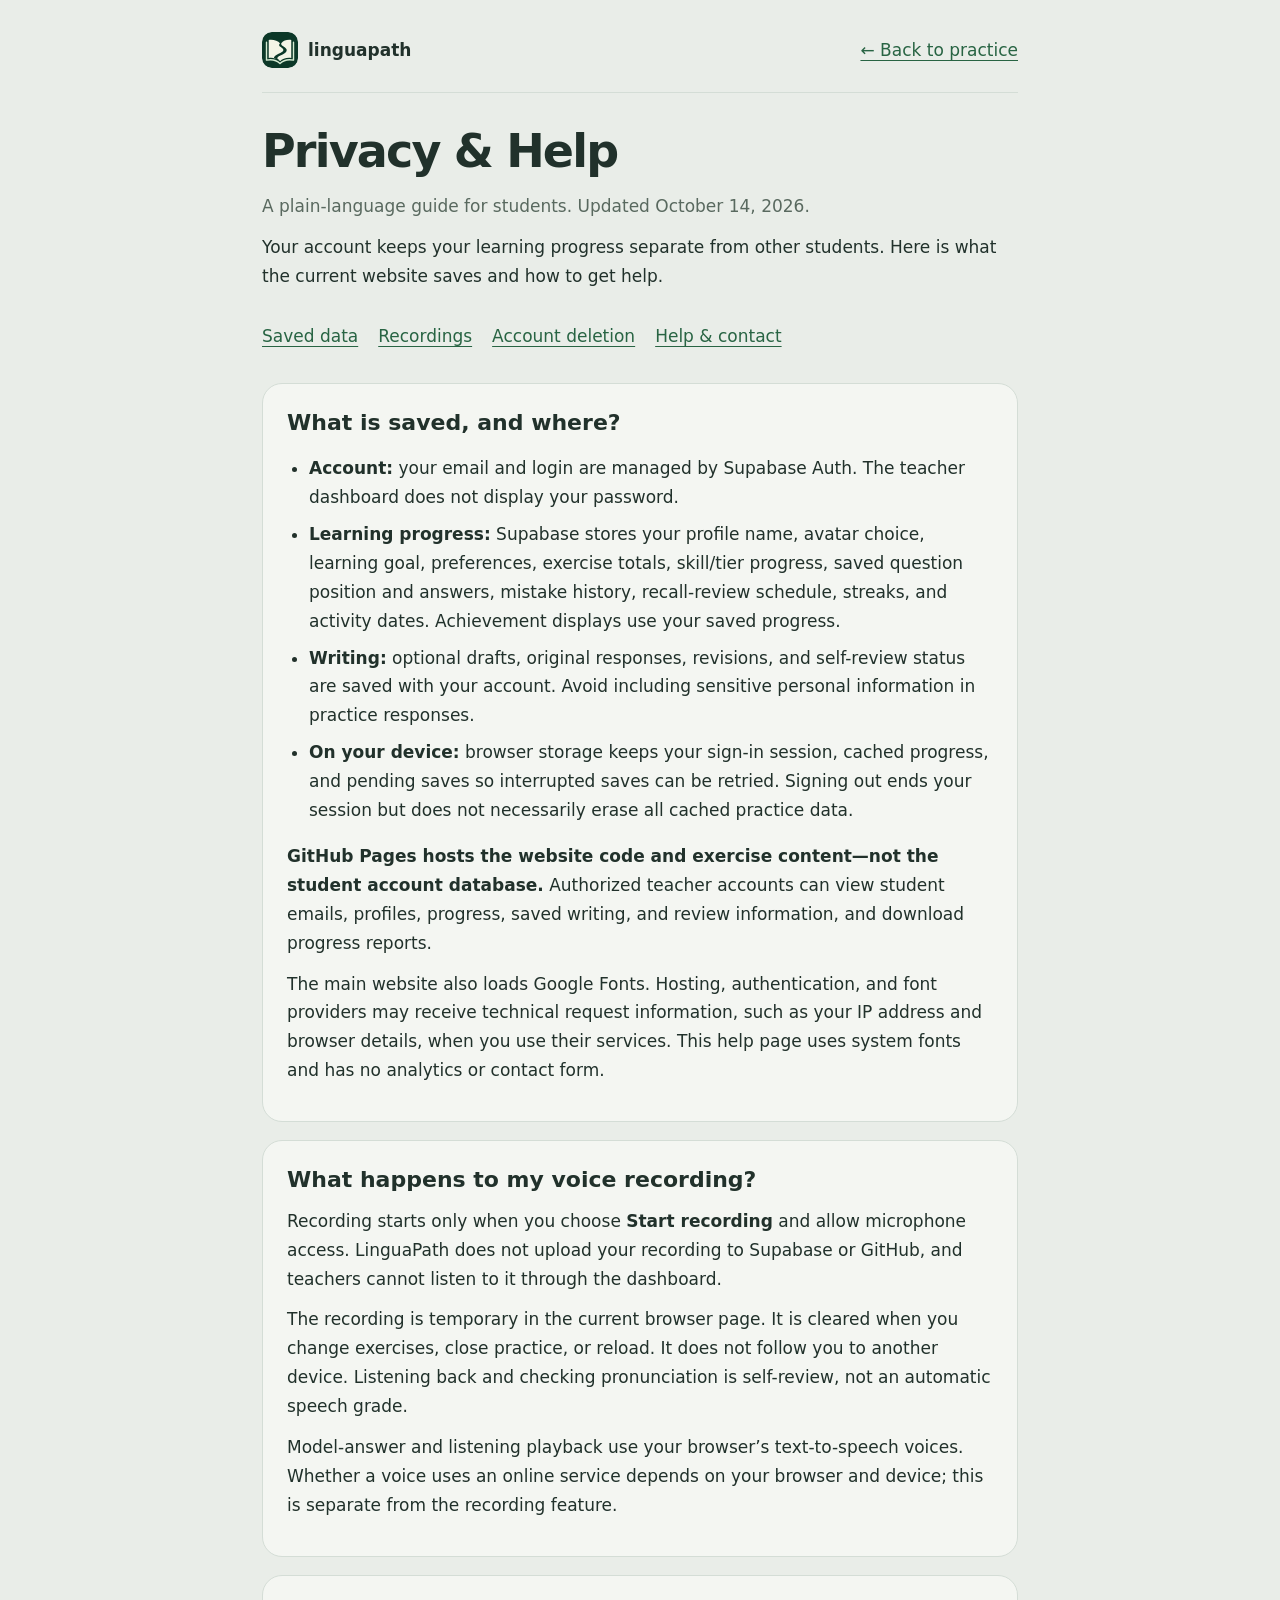
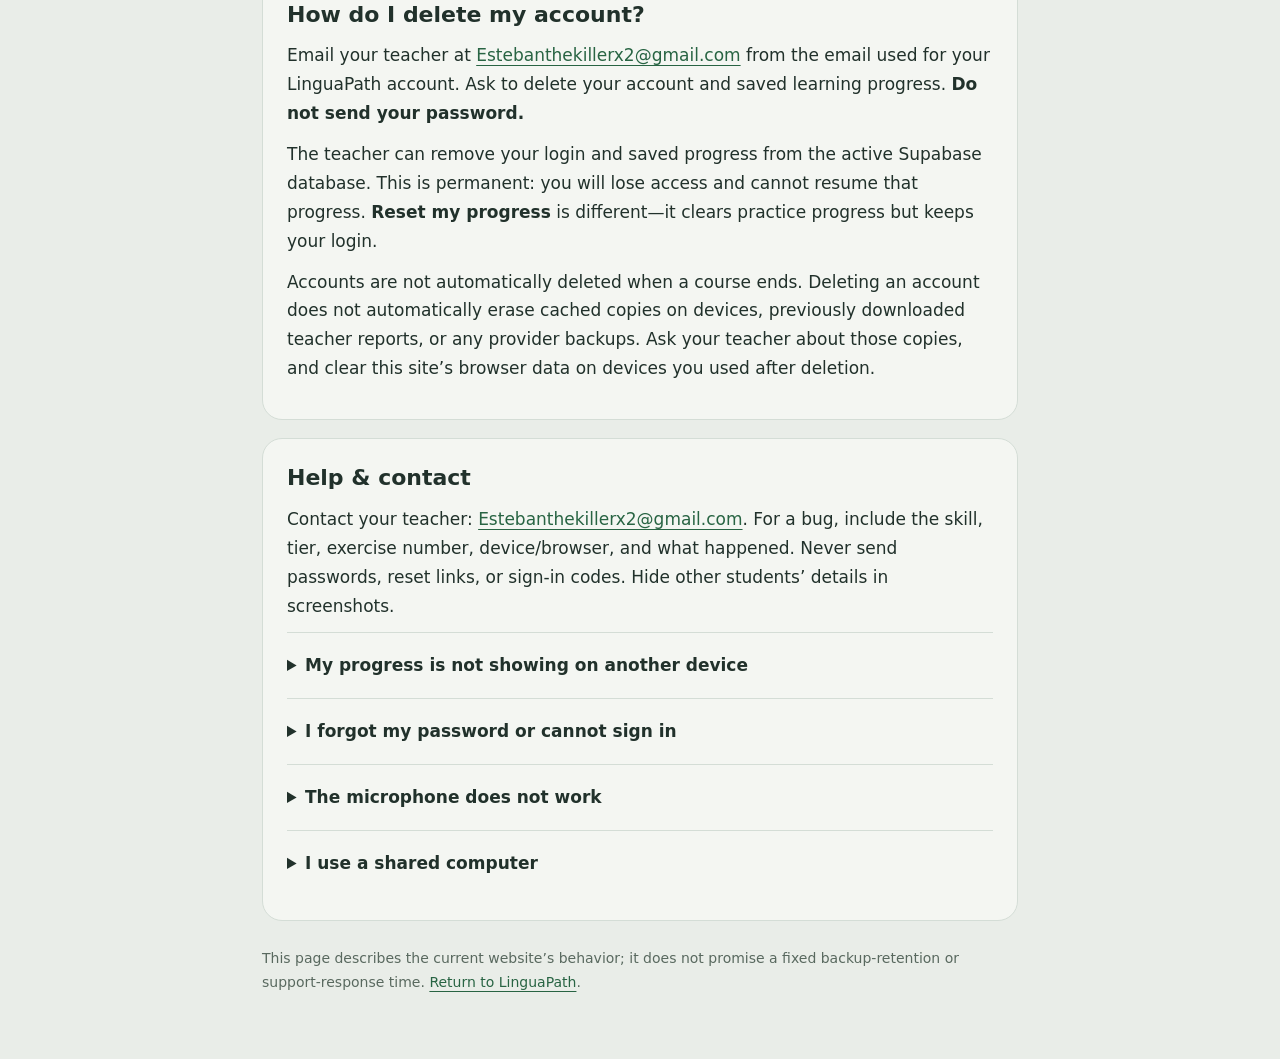
==== privacy.html @ ac2a7618 "Add public Privacy and Help page for students" ====
<!doctype html>
<html lang="en">
<head>
  <meta charset="UTF-8" />
  <meta name="viewport" content="width=device-width, initial-scale=1" />
  <meta name="description" content="How LinguaPath saves your learning progress, handles recordings, and helps you manage your account." />
  <title>Privacy & Help · LinguaPath</title>
  <link rel="icon" type="image/svg+xml" href="linguapath-icon.svg?v=20261006-1" />
  <style>
    :root{color-scheme:light dark;--paper:#e9ede8;--surface:#f4f6f2;--ink:#21312b;--muted:#59695f;--line:#d4ddd6;--accent:#286443}
    *{box-sizing:border-box}html{scroll-padding-top:20px}body{margin:0;background:var(--paper);color:var(--ink);font:17px/1.7 system-ui,sans-serif}main{max-width:800px;margin:auto;padding:28px 22px 64px}header{display:flex;justify-content:space-between;align-items:center;gap:18px;border-bottom:1px solid var(--line);padding-bottom:20px}.brand{display:flex;align-items:center;gap:10px;font-weight:750;text-decoration:none;color:var(--ink)}.brand img{border-radius:10px}a{color:var(--accent);text-underline-offset:4px;overflow-wrap:anywhere}a:focus-visible,summary:focus-visible{outline:3px solid var(--accent);outline-offset:4px}h1{font-size:clamp(32px,6vw,46px);letter-spacing:-.04em;line-height:1.15;margin:32px 0 14px}h2{font-size:22px;line-height:1.35;margin:0 0 12px}p{margin:12px 0}.muted,footer{color:var(--muted)}section{background:var(--surface);border:1px solid var(--line);border-radius:20px;padding:24px;margin:18px 0}ul{padding-left:22px}li{margin:8px 0}nav{display:flex;flex-wrap:wrap;gap:8px 20px;margin:24px 0}nav a,header>a,summary{min-height:44px;display:inline-flex;align-items:center}details{border-top:1px solid var(--line);padding:8px 0}summary{display:list-item;cursor:pointer;font-weight:650;padding:10px 0}footer{font-size:14px;margin-top:26px}.skip{position:absolute;left:16px;top:-100px;background:var(--surface);padding:12px}.skip:focus{top:12px}
    @media(prefers-color-scheme:dark){:root{--paper:#111816;--surface:#1d2b28;--ink:#f0f7f3;--muted:#b9d4c9;--line:#3a6256;--accent:#a0e1bc}}
    @media(max-width:420px){main{padding:20px 16px 44px}header{align-items:flex-start;flex-direction:column;gap:4px}section{padding:20px}}
  </style>
</head>
<body>
  <a class="skip" href="#content">Skip to content</a>
  <main id="content">
    <header><a class="brand" href="./"><img src="linguapath-icon.svg?v=20261006-1" width="36" height="36" alt="" />linguapath</a><a href="./">← Back to practice</a></header>
    <h1>Privacy & Help</h1>
    <p class="muted">A plain-language guide for students. Updated October 14, 2026.</p>
    <p>Your account keeps your learning progress separate from other students. Here is what the current website saves and how to get help.</p>
    <nav aria-label="On this page"><a href="#data">Saved data</a><a href="#recordings">Recordings</a><a href="#deletion">Account deletion</a><a href="#help">Help & contact</a></nav>

    <section id="data" aria-labelledby="data-title">
      <h2 id="data-title">What is saved, and where?</h2>
      <ul>
        <li><strong>Account:</strong> your email and login are managed by Supabase Auth. The teacher dashboard does not display your password.</li>
        <li><strong>Learning progress:</strong> Supabase stores your profile name, avatar choice, learning goal, preferences, exercise totals, skill/tier progress, saved question position and answers, mistake history, recall-review schedule, streaks, and activity dates. Achievement displays use your saved progress.</li>
        <li><strong>Writing:</strong> optional drafts, original responses, revisions, and self-review status are saved with your account. Avoid including sensitive personal information in practice responses.</li>
        <li><strong>On your device:</strong> browser storage keeps your sign-in session, cached progress, and pending saves so interrupted saves can be retried. Signing out ends your session but does not necessarily erase all cached practice data.</li>
      </ul>
      <p><strong>GitHub Pages hosts the website code and exercise content—not the student account database.</strong> Authorized teacher accounts can view student emails, profiles, progress, saved writing, and review information, and download progress reports.</p>
      <p>The main website also loads Google Fonts. Hosting, authentication, and font providers may receive technical request information, such as your IP address and browser details, when you use their services. This help page uses system fonts and has no analytics or contact form.</p>
    </section>

    <section id="recordings" aria-labelledby="recordings-title">
      <h2 id="recordings-title">What happens to my voice recording?</h2>
      <p>Recording starts only when you choose <strong>Start recording</strong> and allow microphone access. LinguaPath does not upload your recording to Supabase or GitHub, and teachers cannot listen to it through the dashboard.</p>
      <p>The recording is temporary in the current browser page. It is cleared when you change exercises, close practice, or reload. It does not follow you to another device. Listening back and checking pronunciation is self-review, not an automatic speech grade.</p>
      <p>Model-answer and listening playback use your browser’s text-to-speech voices. Whether a voice uses an online service depends on your browser and device; this is separate from the recording feature.</p>
    </section>

    <section id="deletion" aria-labelledby="deletion-title">
      <h2 id="deletion-title">How do I delete my account?</h2>
      <p>Email your teacher at <a href="mailto:Estebanthekillerx2@gmail.com?subject=LinguaPath%20account%20deletion">Estebanthekillerx2@gmail.com</a> from the email used for your LinguaPath account. Ask to delete your account and saved learning progress. <strong>Do not send your password.</strong></p>
      <p>The teacher can remove your login and saved progress from the active Supabase database. This is permanent: you will lose access and cannot resume that progress. <strong>Reset my progress</strong> is different—it clears practice progress but keeps your login.</p>
      <p>Accounts are not automatically deleted when a course ends. Deleting an account does not automatically erase cached copies on devices, previously downloaded teacher reports, or any provider backups. Ask your teacher about those copies, and clear this site’s browser data on devices you used after deletion.</p>
    </section>

    <section id="help" aria-labelledby="help-title">
      <h2 id="help-title">Help & contact</h2>
      <p>Contact your teacher: <a href="mailto:Estebanthekillerx2@gmail.com?subject=LinguaPath%20help">Estebanthekillerx2@gmail.com</a>. For a bug, include the skill, tier, exercise number, device/browser, and what happened. Never send passwords, reset links, or sign-in codes. Hide other students’ details in screenshots.</p>
      <details><summary>My progress is not showing on another device</summary><p>Check that both devices use the same account email. On the device where you practised, wait for <strong>Saved to your account</strong>. If you see <strong>Not synced · Retry</strong>, stay on that device, reconnect, and choose Retry before switching. Avoid clearing browser data while saves are pending.</p></details>
      <details><summary>I forgot my password or cannot sign in</summary><p>On the login page, enter your account email and select <strong>Forgot your password?</strong> Check your inbox and spam folder. If registration asks for email confirmation, finish that step before signing in. Contact your teacher if you remain stuck.</p></details>
      <details><summary>The microphone does not work</summary><p>Check the microphone permission for this website in your browser settings. You can still say the answer aloud and self-check without recording. Recording is optional.</p></details>
      <details><summary>I use a shared computer</summary><p>Wait for your progress to sync, then log out when finished. Do not save your password in a shared browser. If you need to remove local copies, clear this website’s stored browser data only after your progress has synced.</p></details>
    </section>
    <footer>This page describes the current website’s behavior; it does not promise a fixed backup-retention or support-response time. <a href="./">Return to LinguaPath</a>.</footer>
  </main>
</body>
</html>
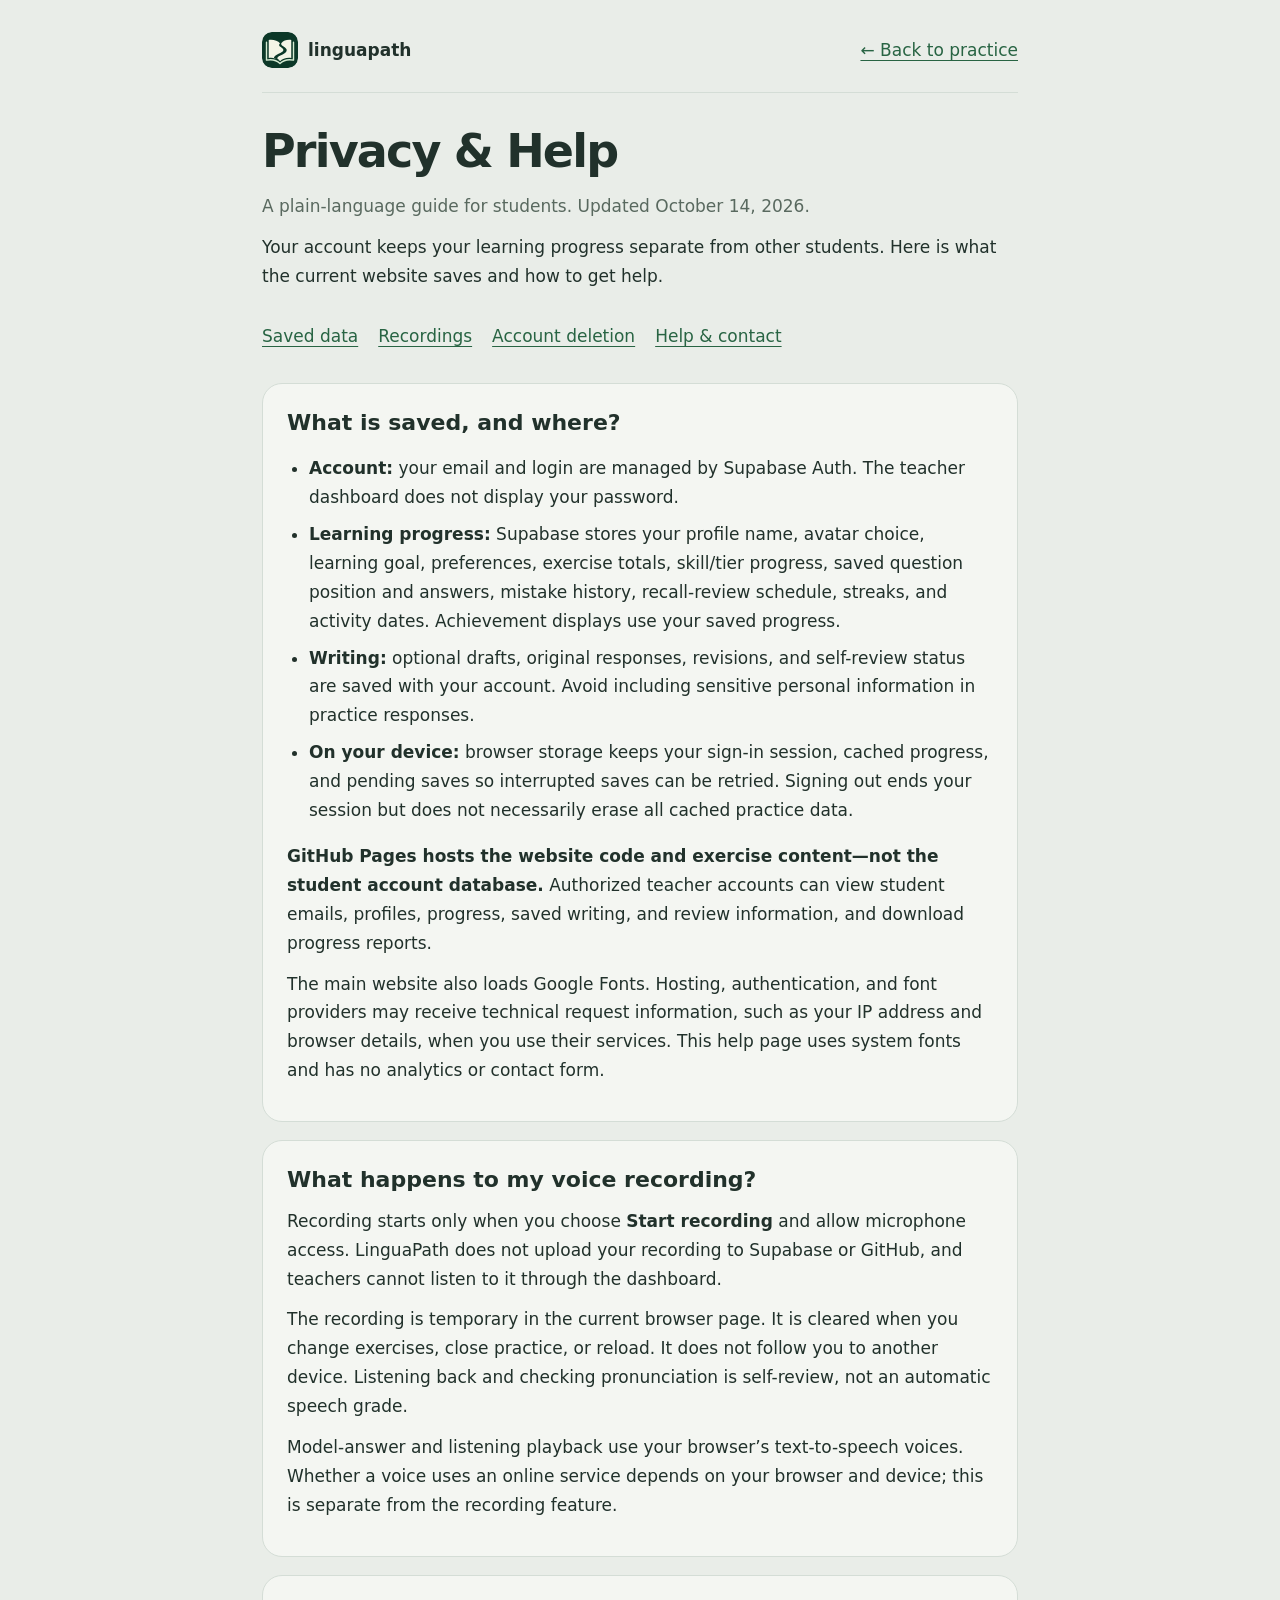
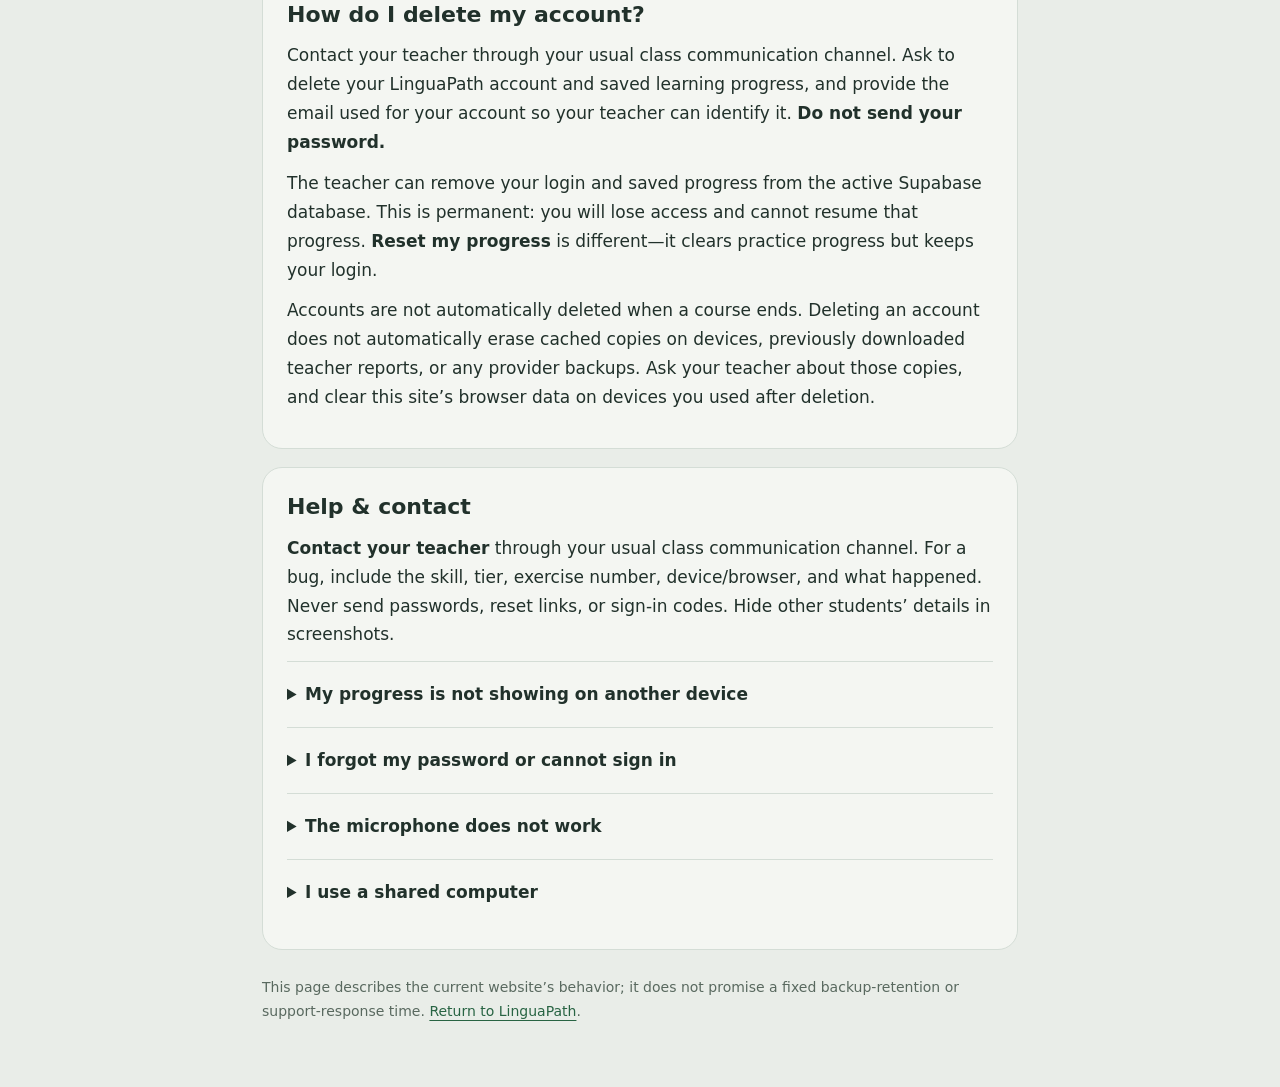
==== commit 34d728e7: "Replace personal email with contact your teacher on help page" ====
--- a/privacy.html
+++ b/privacy.html
@@ -43,14 +43,14 @@
 
     <section id="deletion" aria-labelledby="deletion-title">
       <h2 id="deletion-title">How do I delete my account?</h2>
-      <p>Email your teacher at <a href="mailto:Estebanthekillerx2@gmail.com?subject=LinguaPath%20account%20deletion">Estebanthekillerx2@gmail.com</a> from the email used for your LinguaPath account. Ask to delete your account and saved learning progress. <strong>Do not send your password.</strong></p>
+      <p>Contact your teacher through your usual class communication channel. Ask to delete your LinguaPath account and saved learning progress, and provide the email used for your account so your teacher can identify it. <strong>Do not send your password.</strong></p>
       <p>The teacher can remove your login and saved progress from the active Supabase database. This is permanent: you will lose access and cannot resume that progress. <strong>Reset my progress</strong> is different—it clears practice progress but keeps your login.</p>
       <p>Accounts are not automatically deleted when a course ends. Deleting an account does not automatically erase cached copies on devices, previously downloaded teacher reports, or any provider backups. Ask your teacher about those copies, and clear this site’s browser data on devices you used after deletion.</p>
     </section>
 
     <section id="help" aria-labelledby="help-title">
       <h2 id="help-title">Help & contact</h2>
-      <p>Contact your teacher: <a href="mailto:Estebanthekillerx2@gmail.com?subject=LinguaPath%20help">Estebanthekillerx2@gmail.com</a>. For a bug, include the skill, tier, exercise number, device/browser, and what happened. Never send passwords, reset links, or sign-in codes. Hide other students’ details in screenshots.</p>
+      <p><strong>Contact your teacher</strong> through your usual class communication channel. For a bug, include the skill, tier, exercise number, device/browser, and what happened. Never send passwords, reset links, or sign-in codes. Hide other students’ details in screenshots.</p>
       <details><summary>My progress is not showing on another device</summary><p>Check that both devices use the same account email. On the device where you practised, wait for <strong>Saved to your account</strong>. If you see <strong>Not synced · Retry</strong>, stay on that device, reconnect, and choose Retry before switching. Avoid clearing browser data while saves are pending.</p></details>
       <details><summary>I forgot my password or cannot sign in</summary><p>On the login page, enter your account email and select <strong>Forgot your password?</strong> Check your inbox and spam folder. If registration asks for email confirmation, finish that step before signing in. Contact your teacher if you remain stuck.</p></details>
       <details><summary>The microphone does not work</summary><p>Check the microphone permission for this website in your browser settings. You can still say the answer aloud and self-check without recording. Recording is optional.</p></details>
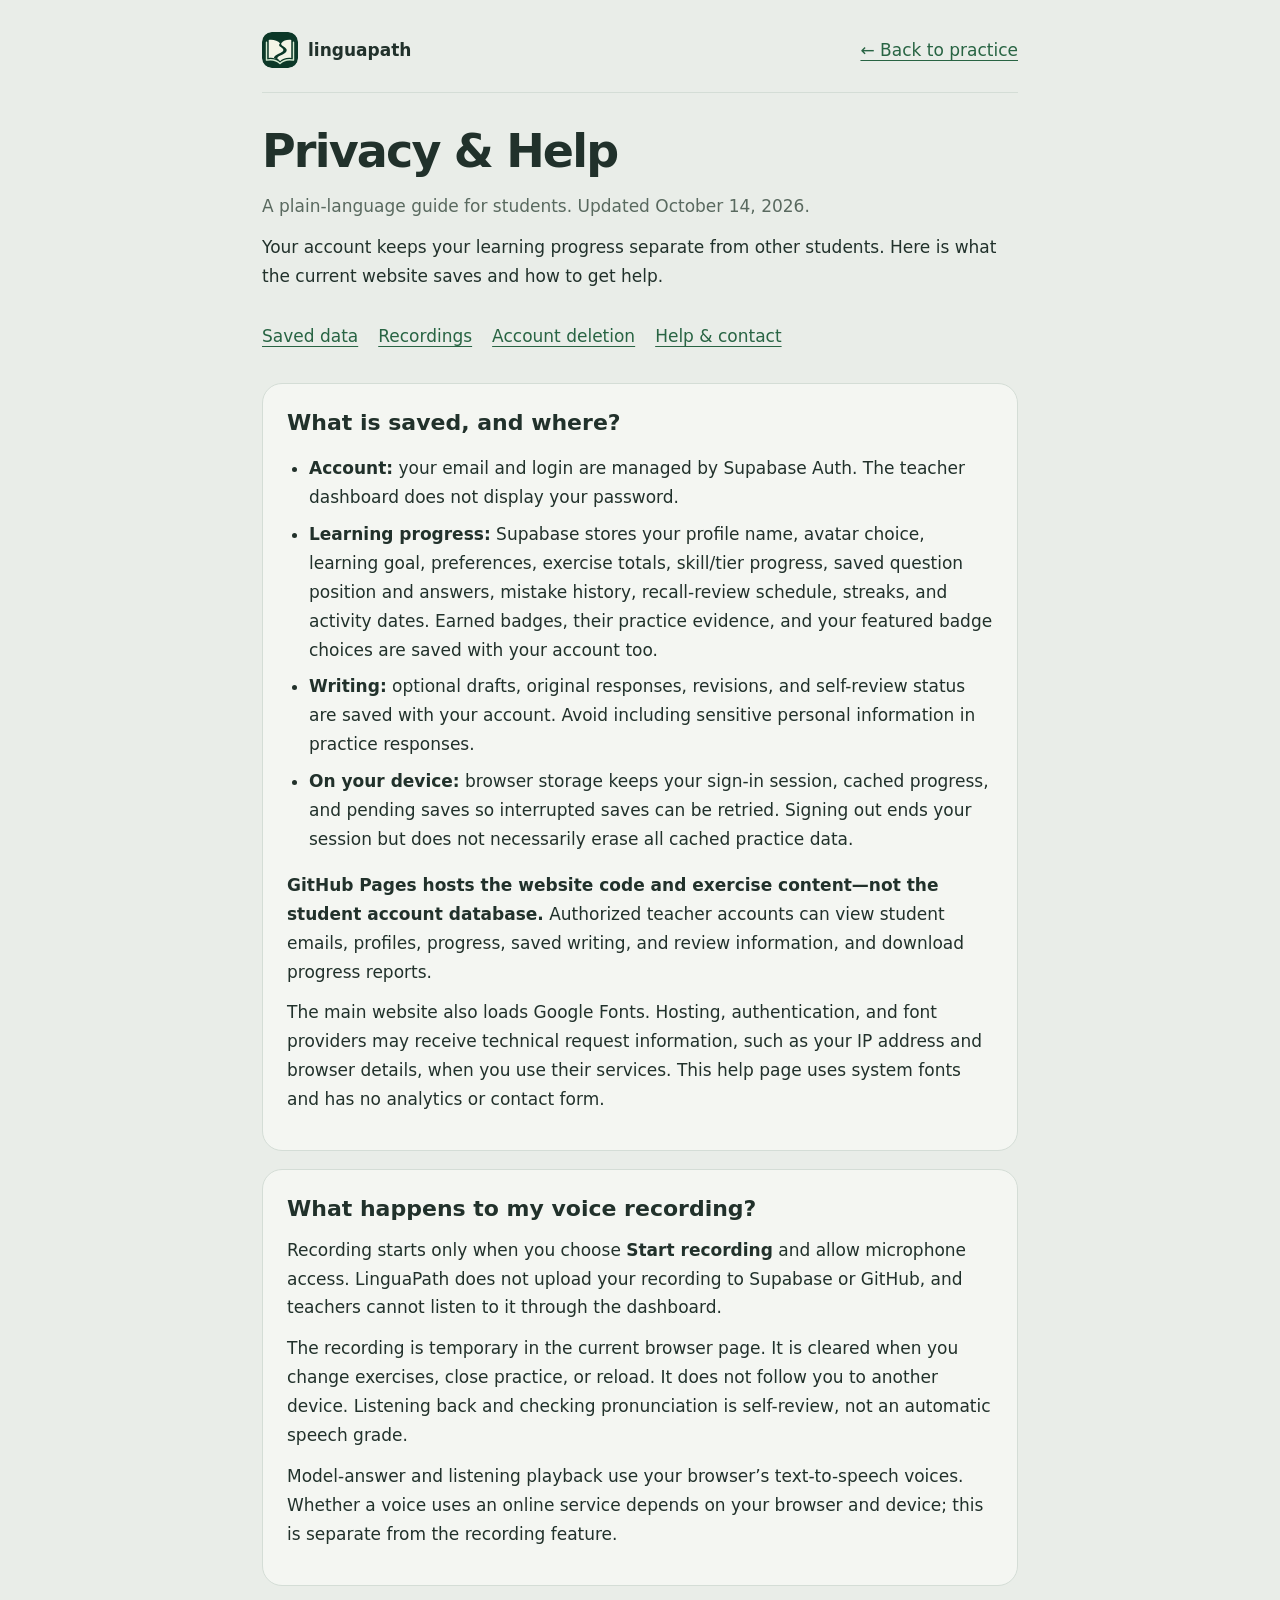
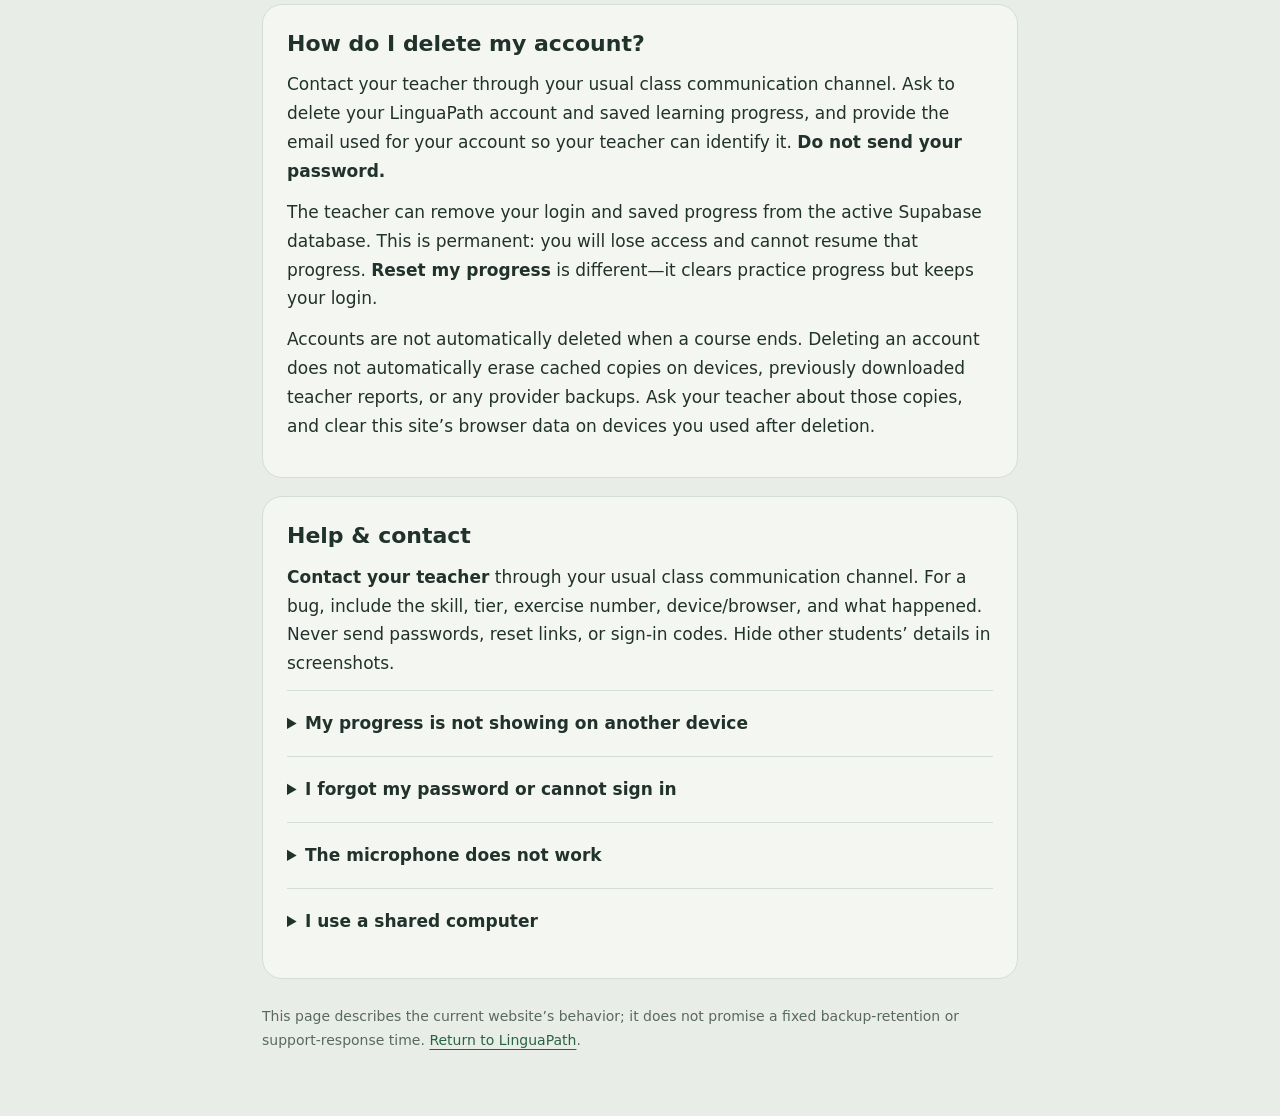
==== commit 6ed9e68b: "Add meaningful learning badges, permanent earned evidence, and profile favorites" ====
--- a/privacy.html
+++ b/privacy.html
@@ -26,7 +26,7 @@
       <h2 id="data-title">What is saved, and where?</h2>
       <ul>
         <li><strong>Account:</strong> your email and login are managed by Supabase Auth. The teacher dashboard does not display your password.</li>
-        <li><strong>Learning progress:</strong> Supabase stores your profile name, avatar choice, learning goal, preferences, exercise totals, skill/tier progress, saved question position and answers, mistake history, recall-review schedule, streaks, and activity dates. Achievement displays use your saved progress.</li>
+        <li><strong>Learning progress:</strong> Supabase stores your profile name, avatar choice, learning goal, preferences, exercise totals, skill/tier progress, saved question position and answers, mistake history, recall-review schedule, streaks, and activity dates. Earned badges, their practice evidence, and your featured badge choices are saved with your account too.</li>
         <li><strong>Writing:</strong> optional drafts, original responses, revisions, and self-review status are saved with your account. Avoid including sensitive personal information in practice responses.</li>
         <li><strong>On your device:</strong> browser storage keeps your sign-in session, cached progress, and pending saves so interrupted saves can be retried. Signing out ends your session but does not necessarily erase all cached practice data.</li>
       </ul>
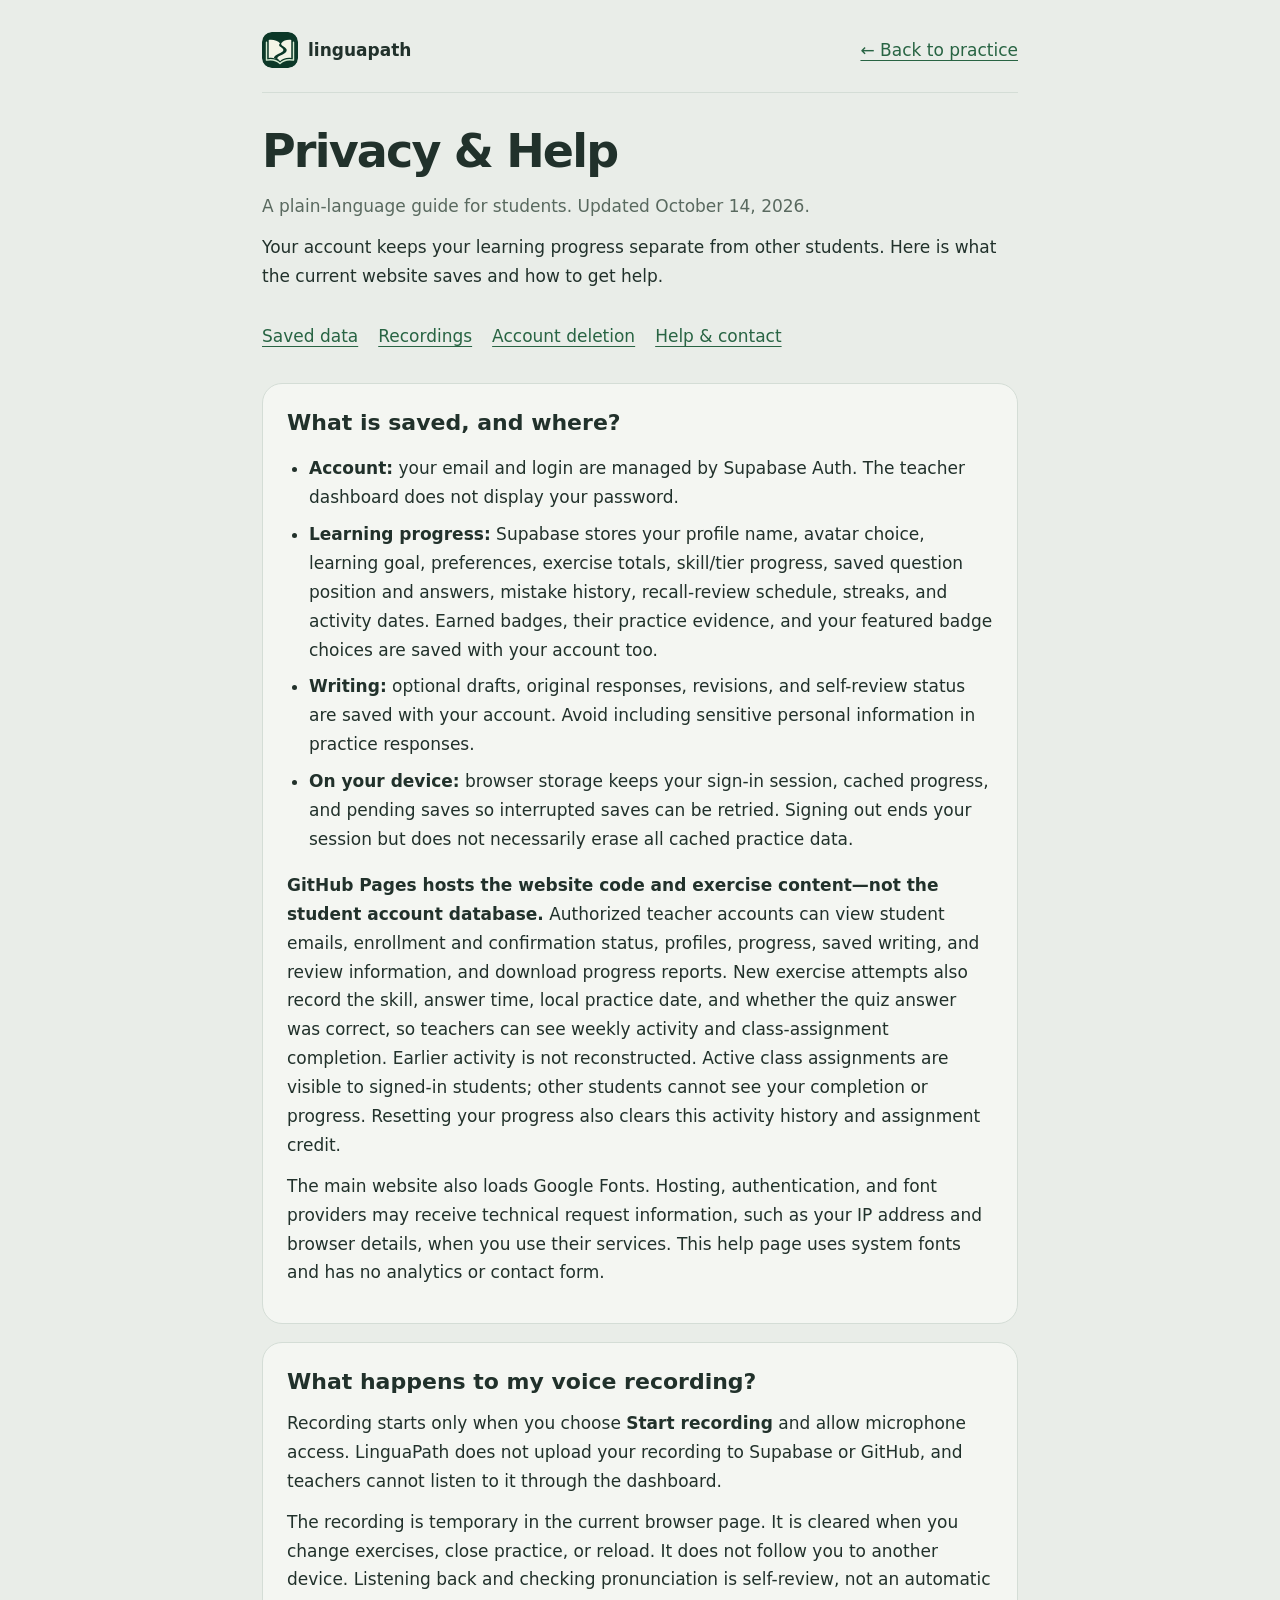
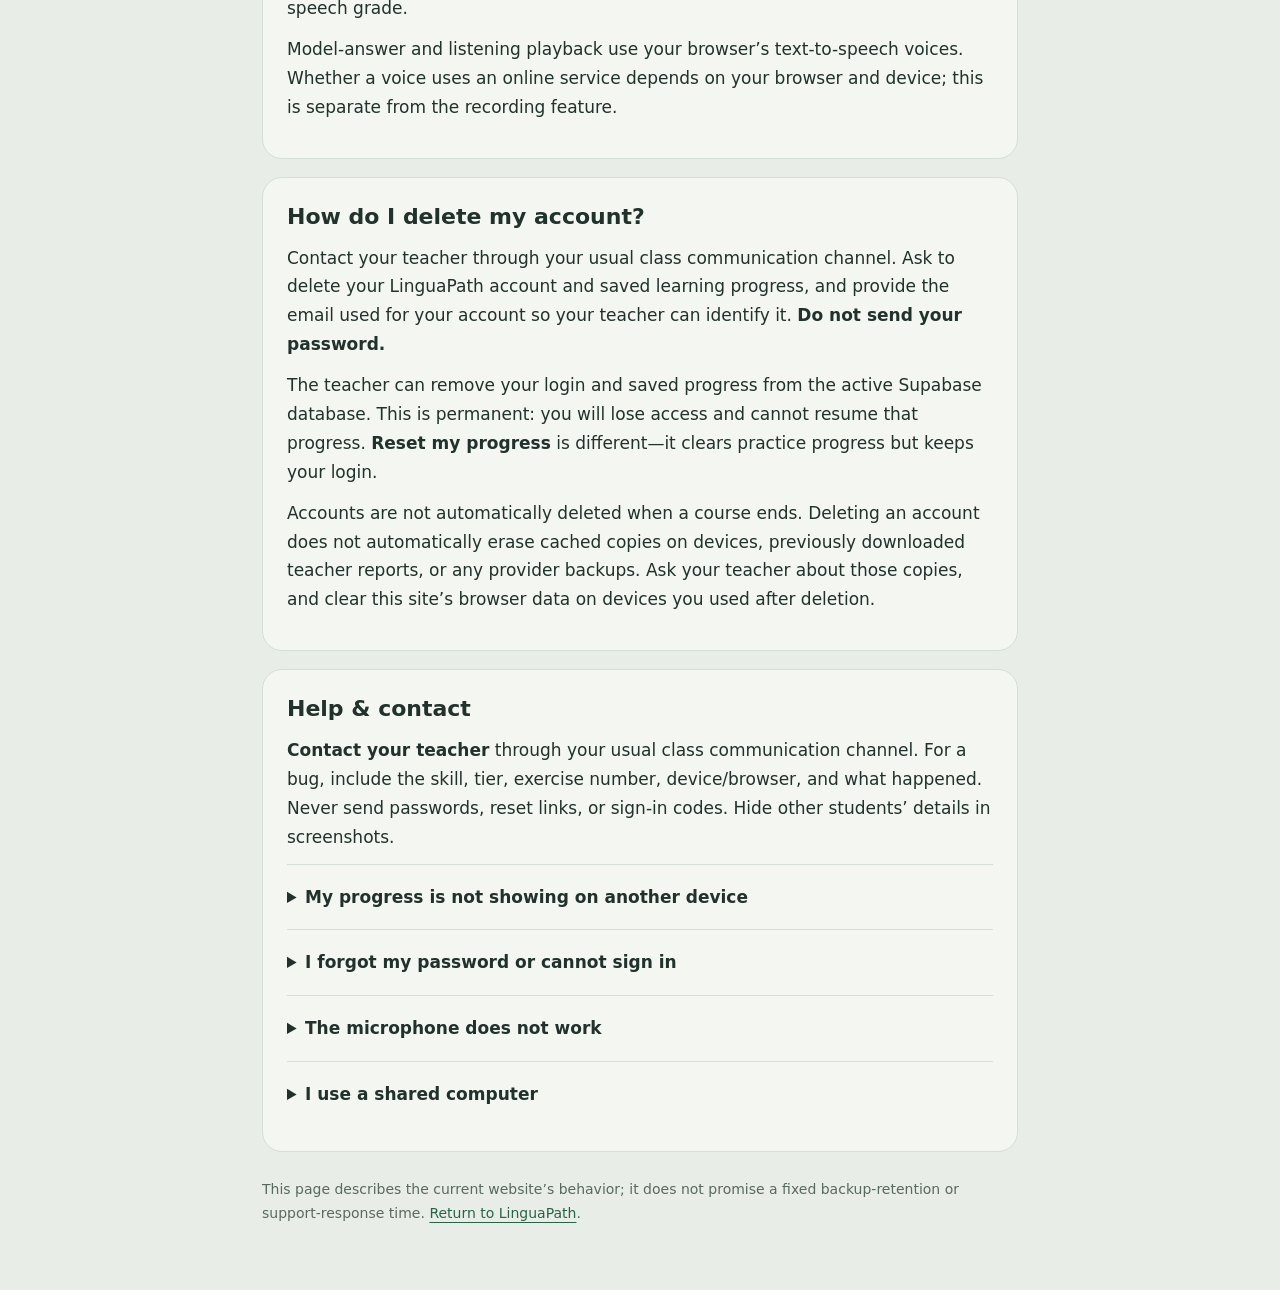
==== commit afcee47f: "Add all-student teacher roster, weekly activity, student details and class assignments" ====
--- a/privacy.html
+++ b/privacy.html
@@ -30,7 +30,7 @@
         <li><strong>Writing:</strong> optional drafts, original responses, revisions, and self-review status are saved with your account. Avoid including sensitive personal information in practice responses.</li>
         <li><strong>On your device:</strong> browser storage keeps your sign-in session, cached progress, and pending saves so interrupted saves can be retried. Signing out ends your session but does not necessarily erase all cached practice data.</li>
       </ul>
-      <p><strong>GitHub Pages hosts the website code and exercise content—not the student account database.</strong> Authorized teacher accounts can view student emails, profiles, progress, saved writing, and review information, and download progress reports.</p>
+      <p><strong>GitHub Pages hosts the website code and exercise content—not the student account database.</strong> Authorized teacher accounts can view student emails, enrollment and confirmation status, profiles, progress, saved writing, and review information, and download progress reports. New exercise attempts also record the skill, answer time, local practice date, and whether the quiz answer was correct, so teachers can see weekly activity and class-assignment completion. Earlier activity is not reconstructed. Active class assignments are visible to signed-in students; other students cannot see your completion or progress. Resetting your progress also clears this activity history and assignment credit.</p>
       <p>The main website also loads Google Fonts. Hosting, authentication, and font providers may receive technical request information, such as your IP address and browser details, when you use their services. This help page uses system fonts and has no analytics or contact form.</p>
     </section>
 
